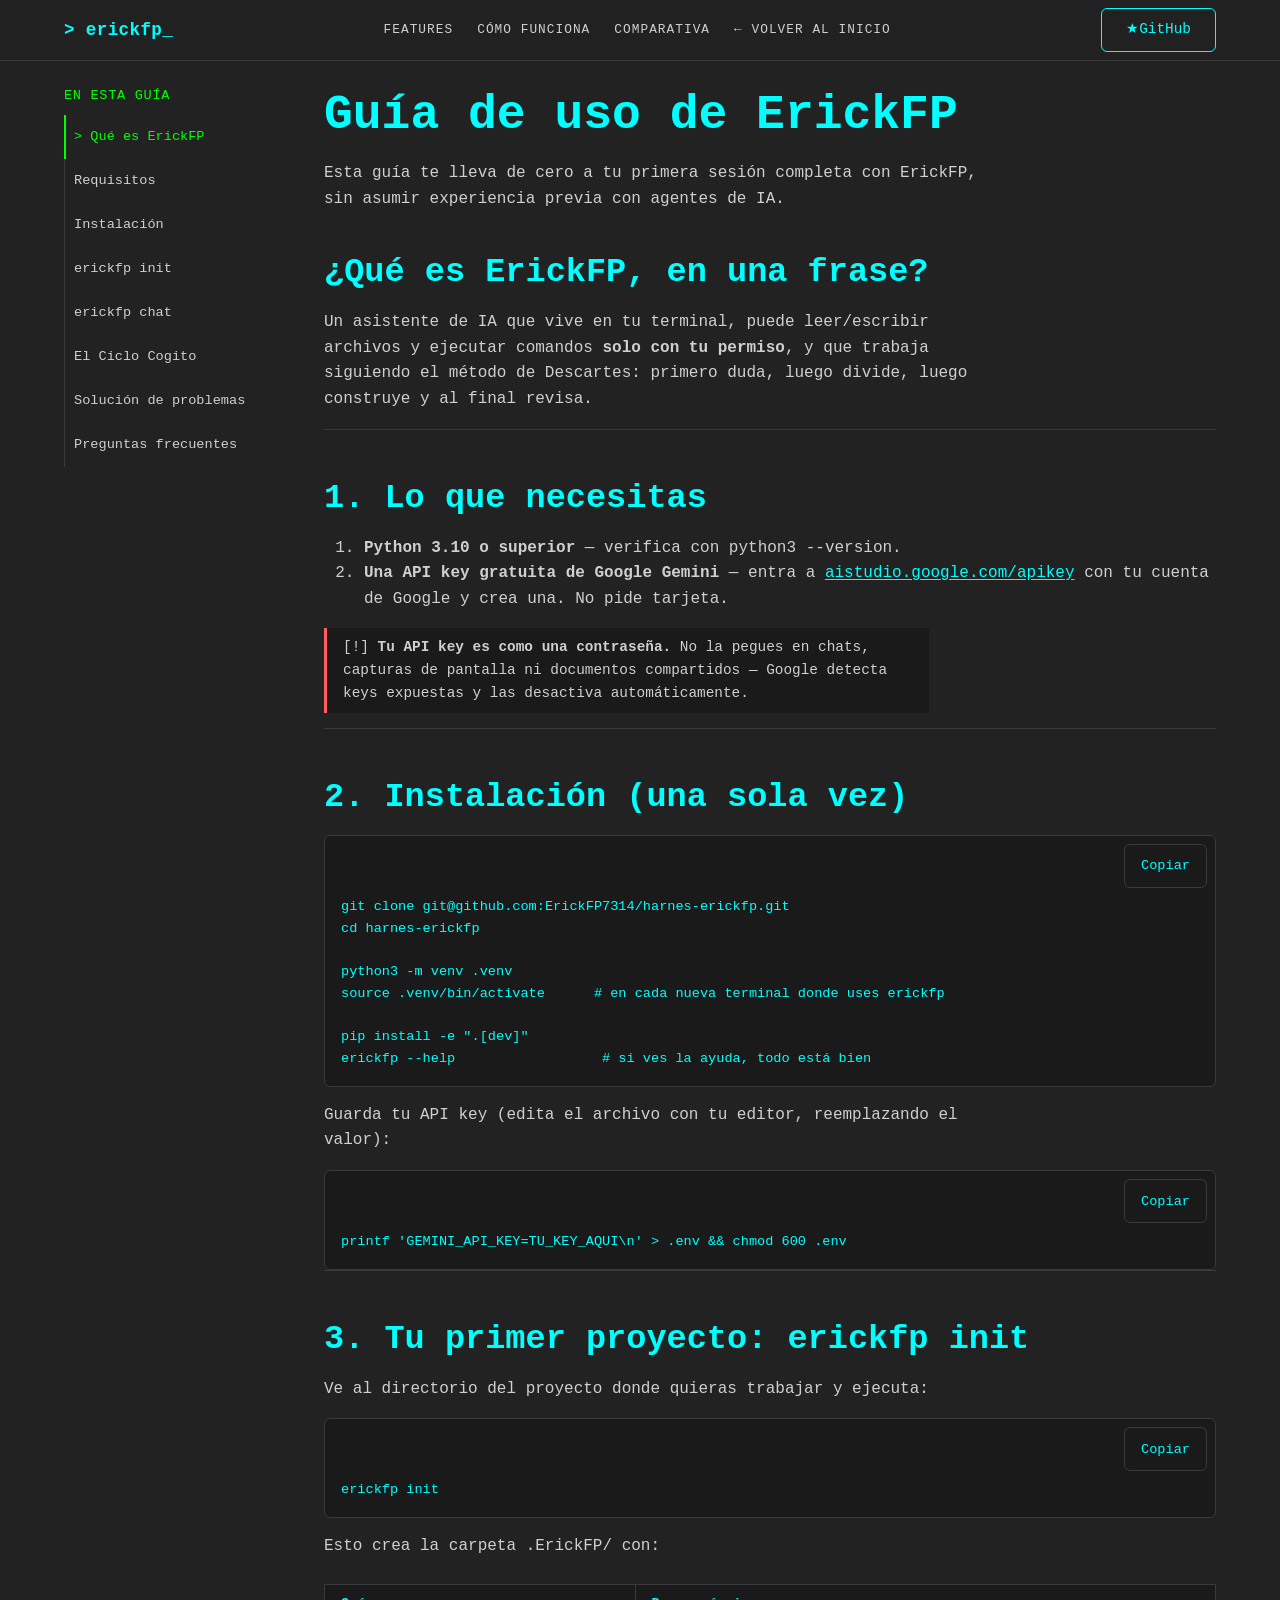
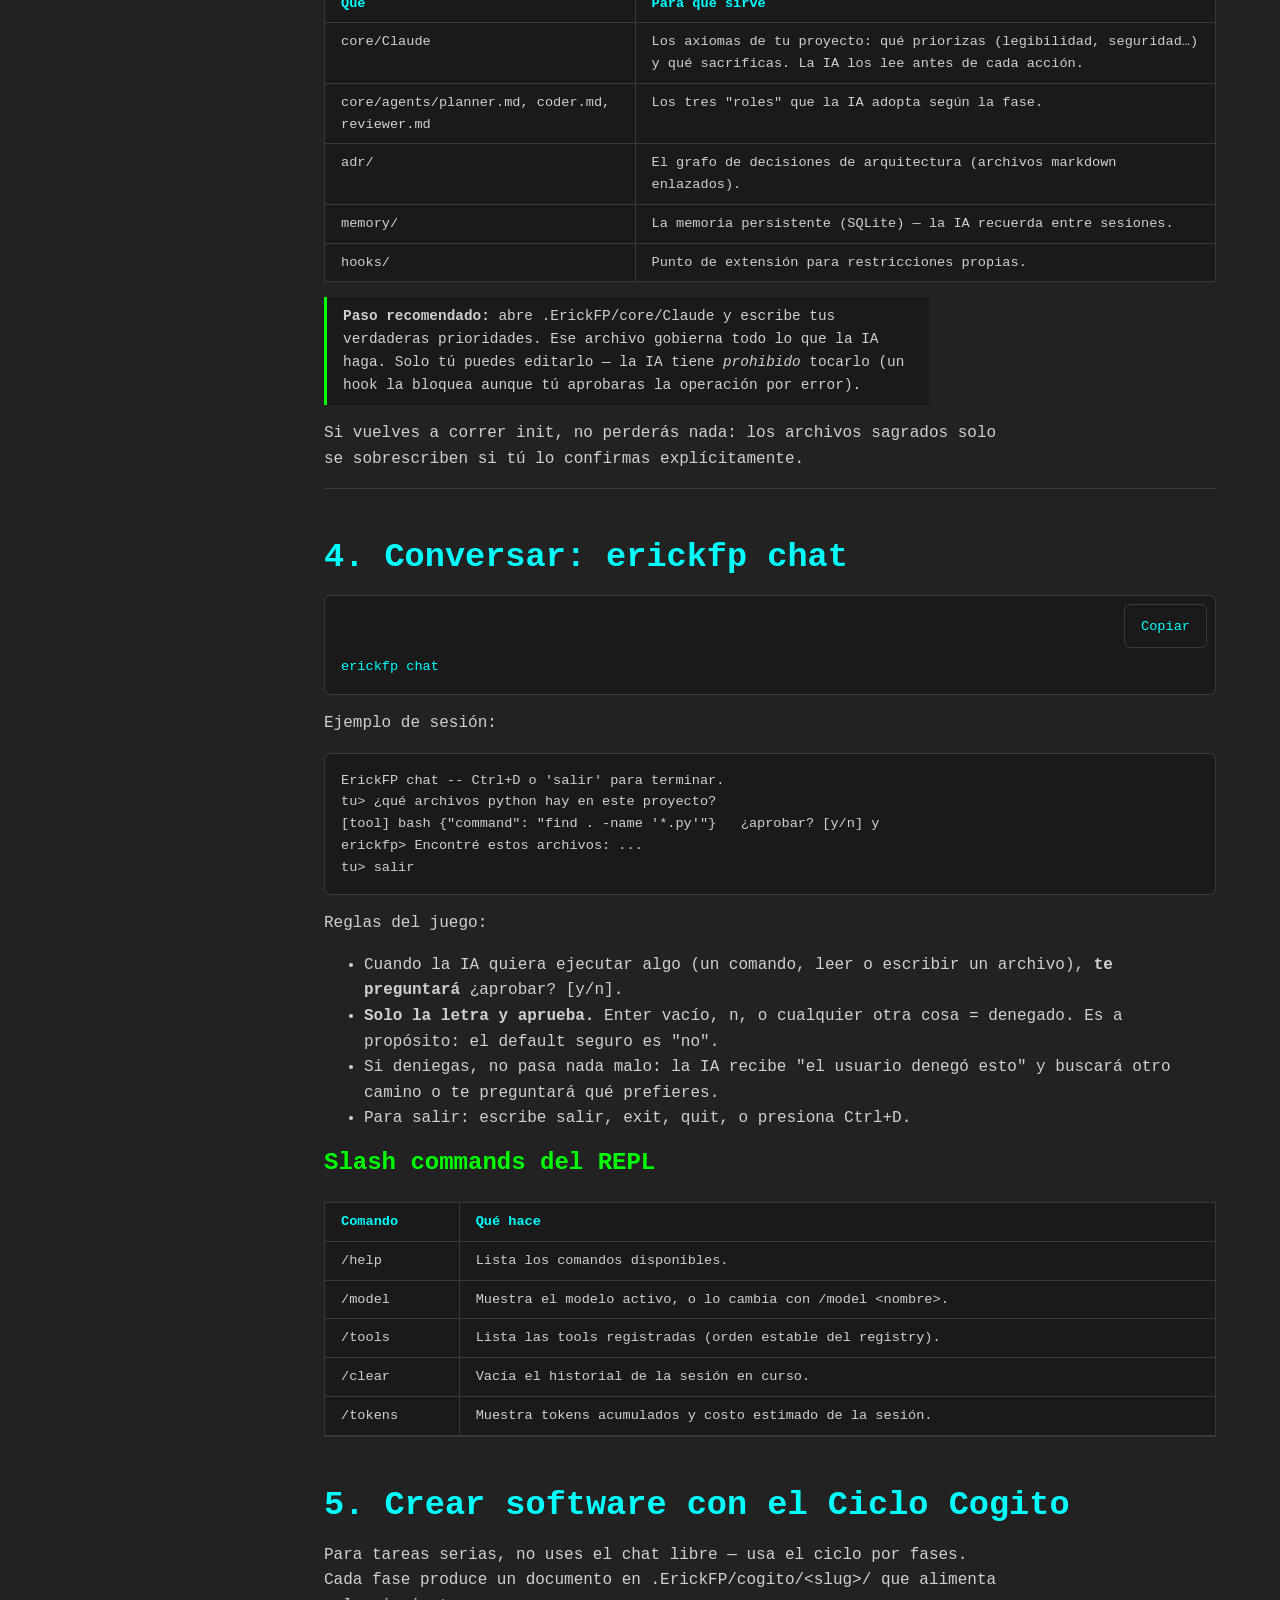
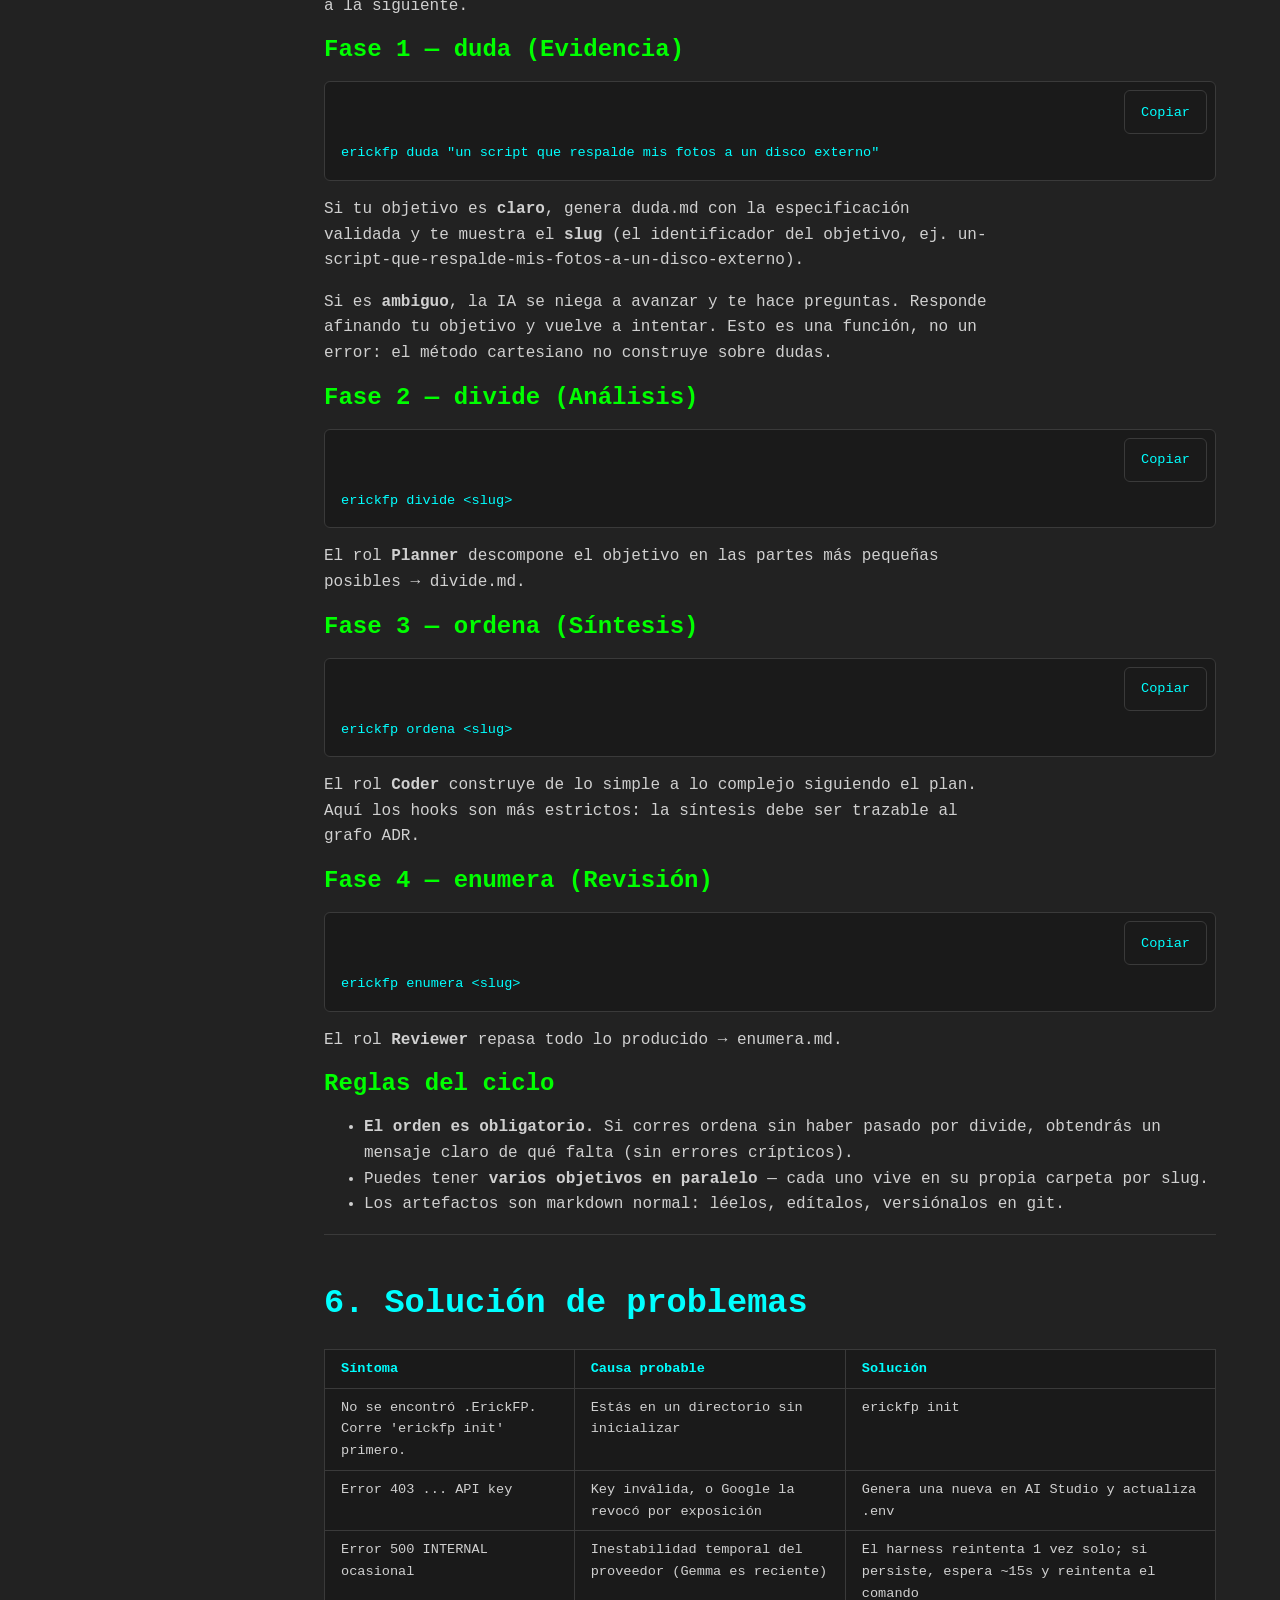
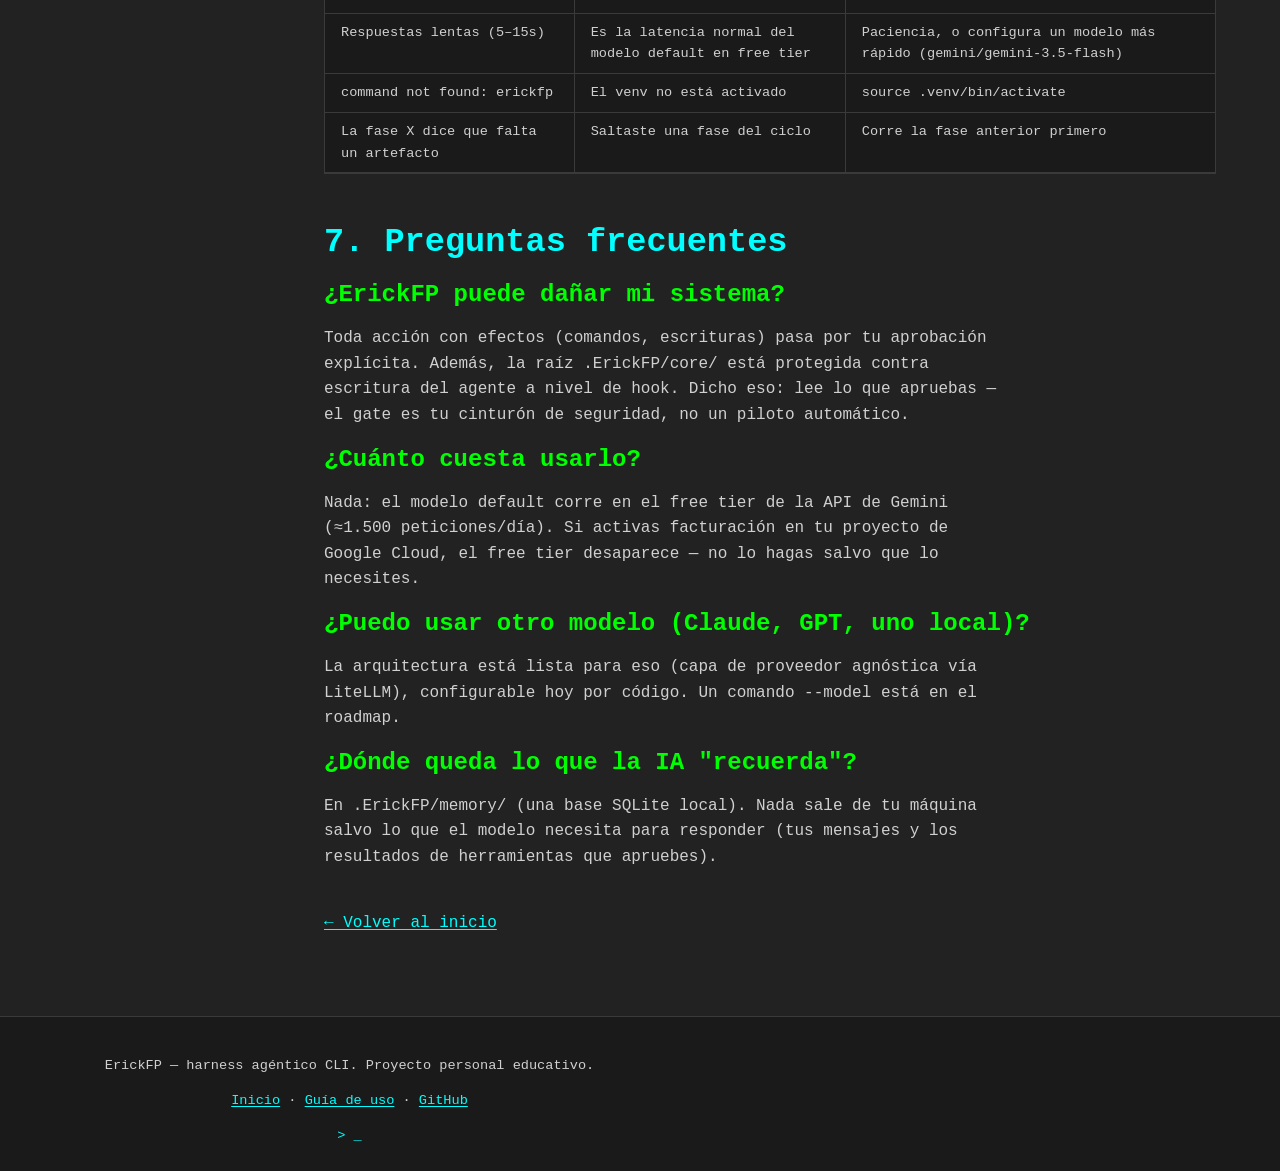
==== WebPage/guia.html @ 9faa2ae4 "landing-webpage: sitio estático de presentación de ErickFP + deploy a GitHub Pages Lotes A-D del cic" ====
<!doctype html>
<html lang="es">
<head>
<meta charset="UTF-8">
<meta name="viewport" content="width=device-width, initial-scale=1">
<title>Guía de uso — ErickFP</title>
<meta name="description" content="Guía de uso de ErickFP: qué es, requisitos, instalación, erickfp init, erickfp chat y el Ciclo Cogito completo (duda, divide, ordena, enumera).">
<link rel="icon" href="assets/img/favicon.svg" type="image/svg+xml">
<link rel="stylesheet" href="assets/css/theme.css">
<link rel="stylesheet" href="assets/css/guia.css">
</head>
<body>
<a class="skip-link" href="#main">Saltar al contenido</a>

<header class="site-header">
  <nav class="nav container" aria-label="Navegación principal">
    <a href="index.html" class="logo"><span aria-hidden="true">&gt; </span>erickfp<span class="cursor-caret">_</span></a>
    <button class="nav-toggle" id="nav-toggle" aria-expanded="false" aria-controls="nav-links" aria-label="Abrir menú">☰</button>
    <ul class="nav-links" id="nav-links">
      <li><a href="index.html#features">Features</a></li>
      <li><a href="index.html#ciclo">Cómo funciona</a></li>
      <li><a href="index.html#comparativa">Comparativa</a></li>
      <li><a href="index.html">← Volver al inicio</a></li>
    </ul>
    <a class="btn btn-github" href="https://github.com/ErickFP7314/harnes-erickfp" target="_blank" rel="noopener noreferrer">
      <span aria-hidden="true">★</span> GitHub
    </a>
  </nav>
</header>

<div class="guia-layout container">
  <aside class="guia-sidebar" aria-label="Secciones de la guía">
    <nav>
      <p class="sidebar-title">En esta guía</p>
      <ul>
        <li><a href="#que-es" data-nav>Qué es ErickFP</a></li>
        <li><a href="#requisitos" data-nav>Requisitos</a></li>
        <li><a href="#instalacion" data-nav>Instalación</a></li>
        <li><a href="#init" data-nav>erickfp init</a></li>
        <li><a href="#chat" data-nav>erickfp chat</a></li>
        <li><a href="#ciclo" data-nav>El Ciclo Cogito</a></li>
        <li><a href="#troubleshooting" data-nav>Solución de problemas</a></li>
        <li><a href="#faq" data-nav>Preguntas frecuentes</a></li>
      </ul>
    </nav>
  </aside>

  <main id="main" class="guia-content">
    <h1>Guía de uso de ErickFP</h1>
    <p>
      Esta guía te lleva de cero a tu primera sesión completa con ErickFP, sin asumir experiencia previa con
      agentes de IA.
    </p>

    <section id="que-es">
      <h2>¿Qué es ErickFP, en una frase?</h2>
      <p>
        Un asistente de IA que vive en tu terminal, puede leer/escribir archivos y ejecutar comandos
        <strong>solo con tu permiso</strong>, y que trabaja siguiendo el método de Descartes: primero duda,
        luego divide, luego construye y al final revisa.
      </p>
    </section>

    <section id="requisitos">
      <h2>1. Lo que necesitas</h2>
      <ol>
        <li><strong>Python 3.10 o superior</strong> — verifica con <code>python3 --version</code>.</li>
        <li>
          <strong>Una API key gratuita de Google Gemini</strong> — entra a
          <a href="https://aistudio.google.com/apikey" target="_blank" rel="noopener noreferrer">aistudio.google.com/apikey</a>
          con tu cuenta de Google y crea una. No pide tarjeta.
        </li>
      </ol>
      <p class="callout callout-warning">
        <span aria-hidden="true">[!]</span> <strong>Tu API key es como una contraseña.</strong> No la pegues en chats, capturas de pantalla ni
        documentos compartidos — Google detecta keys expuestas y las desactiva automáticamente.
      </p>
    </section>

    <section id="instalacion">
      <h2>2. Instalación (una sola vez)</h2>
      <div class="snippet">
        <pre><code>git clone git@github.com:ErickFP7314/harnes-erickfp.git
cd harnes-erickfp

python3 -m venv .venv
source .venv/bin/activate      # en cada nueva terminal donde uses erickfp

pip install -e ".[dev]"
erickfp --help                  # si ves la ayuda, todo está bien</code></pre>
        <button class="copy-btn" aria-label="Copiar comando de instalación completo" data-copy="git clone git@github.com:ErickFP7314/harnes-erickfp.git&#10;cd harnes-erickfp&#10;&#10;python3 -m venv .venv&#10;source .venv/bin/activate&#10;&#10;pip install -e &quot;.[dev]&quot;&#10;erickfp --help">Copiar</button>
      </div>
      <p>Guarda tu API key (edita el archivo con tu editor, reemplazando el valor):</p>
      <div class="snippet">
        <pre><code>printf 'GEMINI_API_KEY=TU_KEY_AQUI\n' &gt; .env &amp;&amp; chmod 600 .env</code></pre>
        <button class="copy-btn" aria-label="Copiar comando para guardar la API key" data-copy="printf 'GEMINI_API_KEY=TU_KEY_AQUI\n' > .env && chmod 600 .env">Copiar</button>
      </div>
    </section>

    <section id="init">
      <h2>3. Tu primer proyecto: <code>erickfp init</code></h2>
      <p>Ve al directorio del proyecto donde quieras trabajar y ejecuta:</p>
      <div class="snippet">
        <pre><code>erickfp init</code></pre>
        <button class="copy-btn" aria-label="Copiar comando erickfp init" data-copy="erickfp init">Copiar</button>
      </div>
      <p>Esto crea la carpeta <code>.ErickFP/</code> con:</p>
      <div class="table-wrapper">
        <table>
          <thead>
            <tr><th scope="col">Qué</th><th scope="col">Para qué sirve</th></tr>
          </thead>
          <tbody>
            <tr>
              <td><code>core/Claude</code></td>
              <td>Los axiomas de tu proyecto: qué priorizas (legibilidad, seguridad…) y qué sacrificas. La IA los lee antes de cada acción.</td>
            </tr>
            <tr>
              <td><code>core/agents/planner.md</code>, <code>coder.md</code>, <code>reviewer.md</code></td>
              <td>Los tres "roles" que la IA adopta según la fase.</td>
            </tr>
            <tr>
              <td><code>adr/</code></td>
              <td>El grafo de decisiones de arquitectura (archivos markdown enlazados).</td>
            </tr>
            <tr>
              <td><code>memory/</code></td>
              <td>La memoria persistente (SQLite) — la IA recuerda entre sesiones.</td>
            </tr>
            <tr>
              <td><code>hooks/</code></td>
              <td>Punto de extensión para restricciones propias.</td>
            </tr>
          </tbody>
        </table>
      </div>
      <p class="callout">
        <strong>Paso recomendado:</strong> abre <code>.ErickFP/core/Claude</code> y escribe tus verdaderas
        prioridades. Ese archivo gobierna todo lo que la IA haga. Solo tú puedes editarlo — la IA tiene
        <em>prohibido</em> tocarlo (un hook la bloquea aunque tú aprobaras la operación por error).
      </p>
      <p>Si vuelves a correr <code>init</code>, no perderás nada: los archivos sagrados solo se sobrescriben si tú lo confirmas explícitamente.</p>
    </section>

    <section id="chat">
      <h2>4. Conversar: <code>erickfp chat</code></h2>
      <div class="snippet">
        <pre><code>erickfp chat</code></pre>
        <button class="copy-btn" aria-label="Copiar comando erickfp chat" data-copy="erickfp chat">Copiar</button>
      </div>
      <p>Ejemplo de sesión:</p>
      <pre class="transcript">ErickFP chat -- Ctrl+D o 'salir' para terminar.
tu&gt; ¿qué archivos python hay en este proyecto?
[tool] bash {"command": "find . -name '*.py'"}   ¿aprobar? [y/n] y
erickfp&gt; Encontré estos archivos: ...
tu&gt; salir</pre>
      <p>Reglas del juego:</p>
      <ul>
        <li>Cuando la IA quiera ejecutar algo (un comando, leer o escribir un archivo), <strong>te preguntará</strong> <code>¿aprobar? [y/n]</code>.</li>
        <li><strong>Solo la letra <code>y</code> aprueba.</strong> Enter vacío, <code>n</code>, o cualquier otra cosa = denegado. Es a propósito: el default seguro es "no".</li>
        <li>Si deniegas, no pasa nada malo: la IA recibe "el usuario denegó esto" y buscará otro camino o te preguntará qué prefieres.</li>
        <li>Para salir: escribe <code>salir</code>, <code>exit</code>, <code>quit</code>, o presiona <code>Ctrl+D</code>.</li>
      </ul>

      <h3>Slash commands del REPL</h3>
      <div class="table-wrapper">
        <table>
          <thead>
            <tr><th scope="col">Comando</th><th scope="col">Qué hace</th></tr>
          </thead>
          <tbody>
            <tr><td><code>/help</code></td><td>Lista los comandos disponibles.</td></tr>
            <tr><td><code>/model</code></td><td>Muestra el modelo activo, o lo cambia con <code>/model &lt;nombre&gt;</code>.</td></tr>
            <tr><td><code>/tools</code></td><td>Lista las tools registradas (orden estable del registry).</td></tr>
            <tr><td><code>/clear</code></td><td>Vacía el historial de la sesión en curso.</td></tr>
            <tr><td><code>/tokens</code></td><td>Muestra tokens acumulados y costo estimado de la sesión.</td></tr>
          </tbody>
        </table>
      </div>
    </section>

    <section id="ciclo">
      <h2>5. Crear software con el Ciclo Cogito</h2>
      <p>
        Para tareas serias, no uses el chat libre — usa el ciclo por fases. Cada fase produce un documento en
        <code>.ErickFP/cogito/&lt;slug&gt;/</code> que alimenta a la siguiente.
      </p>

      <h3>Fase 1 — <code>duda</code> (Evidencia)</h3>
      <div class="snippet">
        <pre><code>erickfp duda "un script que respalde mis fotos a un disco externo"</code></pre>
        <button class="copy-btn" aria-label="Copiar comando de ejemplo de erickfp duda" data-copy='erickfp duda "un script que respalde mis fotos a un disco externo"'>Copiar</button>
      </div>
      <p>
        Si tu objetivo es <strong>claro</strong>, genera <code>duda.md</code> con la especificación validada y
        te muestra el <strong>slug</strong> (el identificador del objetivo, ej.
        <code>un-script-que-respalde-mis-fotos-a-un-disco-externo</code>).
      </p>
      <p>
        Si es <strong>ambiguo</strong>, la IA se niega a avanzar y te hace preguntas. Responde afinando tu
        objetivo y vuelve a intentar. Esto es una función, no un error: el método cartesiano no construye sobre
        dudas.
      </p>

      <h3>Fase 2 — <code>divide</code> (Análisis)</h3>
      <div class="snippet">
        <pre><code>erickfp divide &lt;slug&gt;</code></pre>
        <button class="copy-btn" aria-label="Copiar comando erickfp divide" data-copy="erickfp divide <slug>">Copiar</button>
      </div>
      <p>El rol <strong>Planner</strong> descompone el objetivo en las partes más pequeñas posibles → <code>divide.md</code>.</p>

      <h3>Fase 3 — <code>ordena</code> (Síntesis)</h3>
      <div class="snippet">
        <pre><code>erickfp ordena &lt;slug&gt;</code></pre>
        <button class="copy-btn" aria-label="Copiar comando erickfp ordena" data-copy="erickfp ordena <slug>">Copiar</button>
      </div>
      <p>El rol <strong>Coder</strong> construye de lo simple a lo complejo siguiendo el plan. Aquí los hooks son más estrictos: la síntesis debe ser trazable al grafo ADR.</p>

      <h3>Fase 4 — <code>enumera</code> (Revisión)</h3>
      <div class="snippet">
        <pre><code>erickfp enumera &lt;slug&gt;</code></pre>
        <button class="copy-btn" aria-label="Copiar comando erickfp enumera" data-copy="erickfp enumera <slug>">Copiar</button>
      </div>
      <p>El rol <strong>Reviewer</strong> repasa todo lo producido → <code>enumera.md</code>.</p>

      <h3>Reglas del ciclo</h3>
      <ul>
        <li><strong>El orden es obligatorio.</strong> Si corres <code>ordena</code> sin haber pasado por <code>divide</code>, obtendrás un mensaje claro de qué falta (sin errores crípticos).</li>
        <li>Puedes tener <strong>varios objetivos en paralelo</strong> — cada uno vive en su propia carpeta por slug.</li>
        <li>Los artefactos son markdown normal: léelos, edítalos, versiónalos en git.</li>
      </ul>
    </section>

    <section id="troubleshooting">
      <h2>6. Solución de problemas</h2>
      <div class="table-wrapper">
        <table>
          <thead>
            <tr><th scope="col">Síntoma</th><th scope="col">Causa probable</th><th scope="col">Solución</th></tr>
          </thead>
          <tbody>
            <tr>
              <td><code>No se encontró .ErickFP. Corre 'erickfp init' primero.</code></td>
              <td>Estás en un directorio sin inicializar</td>
              <td><code>erickfp init</code></td>
            </tr>
            <tr>
              <td>Error <code>403 ... API key</code></td>
              <td>Key inválida, o Google la revocó por exposición</td>
              <td>Genera una nueva en AI Studio y actualiza <code>.env</code></td>
            </tr>
            <tr>
              <td>Error <code>500 INTERNAL</code> ocasional</td>
              <td>Inestabilidad temporal del proveedor (Gemma es reciente)</td>
              <td>El harness reintenta 1 vez solo; si persiste, espera ~15s y reintenta el comando</td>
            </tr>
            <tr>
              <td>Respuestas lentas (5–15s)</td>
              <td>Es la latencia normal del modelo default en free tier</td>
              <td>Paciencia, o configura un modelo más rápido (<code>gemini/gemini-3.5-flash</code>)</td>
            </tr>
            <tr>
              <td><code>command not found: erickfp</code></td>
              <td>El venv no está activado</td>
              <td><code>source .venv/bin/activate</code></td>
            </tr>
            <tr>
              <td>La fase X dice que falta un artefacto</td>
              <td>Saltaste una fase del ciclo</td>
              <td>Corre la fase anterior primero</td>
            </tr>
          </tbody>
        </table>
      </div>
    </section>

    <section id="faq">
      <h2>7. Preguntas frecuentes</h2>
      <h3>¿ErickFP puede dañar mi sistema?</h3>
      <p>
        Toda acción con efectos (comandos, escrituras) pasa por tu aprobación explícita. Además, la raíz
        <code>.ErickFP/core/</code> está protegida contra escritura del agente a nivel de hook. Dicho eso: lee
        lo que apruebas — el gate es tu cinturón de seguridad, no un piloto automático.
      </p>
      <h3>¿Cuánto cuesta usarlo?</h3>
      <p>
        Nada: el modelo default corre en el free tier de la API de Gemini (≈1.500 peticiones/día). Si activas
        facturación en tu proyecto de Google Cloud, el free tier desaparece — no lo hagas salvo que lo
        necesites.
      </p>
      <h3>¿Puedo usar otro modelo (Claude, GPT, uno local)?</h3>
      <p>
        La arquitectura está lista para eso (capa de proveedor agnóstica vía LiteLLM), configurable hoy por
        código. Un comando <code>--model</code> está en el roadmap.
      </p>
      <h3>¿Dónde queda lo que la IA "recuerda"?</h3>
      <p>
        En <code>.ErickFP/memory/</code> (una base SQLite local). Nada sale de tu máquina salvo lo que el
        modelo necesita para responder (tus mensajes y los resultados de herramientas que apruebes).
      </p>
    </section>

    <p class="back-home"><a href="index.html">← Volver al inicio</a></p>
  </main>
</div>

<footer class="site-footer">
  <div class="container footer-inner">
    <p>ErickFP — harness agéntico CLI. Proyecto personal educativo.</p>
    <p class="footer-links">
      <a href="index.html">Inicio</a> ·
      <a href="guia.html">Guía de uso</a> ·
      <a href="https://github.com/ErickFP7314/harnes-erickfp" target="_blank" rel="noopener noreferrer">GitHub</a>
    </p>
    <p class="footer-prompt" aria-hidden="true">&gt; <span class="cursor-caret">_</span></p>
  </div>
</footer>

<script src="assets/js/main.js"></script>
</body>
</html>
---- WebPage/assets/css/theme.css ----
/*
 * theme.css -- tokens de tema compartidos por todo WebPage/.
 * Fuente de verdad: src/erickfp/ui/theme.py (CYAN #00FFFF, GREEN #00FF00,
 * BG #222222) + rampas observadas en src/erickfp/ui/_portada_asset.py.
 * Spec: web-theme-terminal (paleta exacta, tipografia monospace, neon solo
 * en acentos, responsive, accesibilidad basica).
 *
 * Regla de integracion (design D6): cualquier CSS que entre despues (Stitch/
 * Magic/ui-ux-pro-max) DEBE normalizarse contra estos tokens -- ningun color
 * de acento ad-hoc fuera de esta paleta.
 */

:root {
  /* --- Paleta primaria (theme.py) --- */
  --color-cyan: #00ffff;
  --color-green: #00ff00;
  --color-bg: #222222;
  --color-white: #ffffff;

  /* --- Rampa cyan (claro -> oscuro relativo al primario) --- */
  --cyan-100: #b3ffff;
  --cyan-200: #99ffff;
  --cyan-300: #80ffff;
  --cyan-400: #66ffff;
  --cyan-500: #4dffff;
  --cyan-600: #33ffff;
  --cyan-700: #1affff;
  --cyan-800: #00e6e6;

  /* --- Rampa verde --- */
  --green-100: #99ff99;
  --green-200: #80ff80;
  --green-300: #66ff66;
  --green-400: #4dff4d;
  --green-800: #00e600;

  /* --- Superficies y texto --- */
  --bg-base: var(--color-bg);
  --bg-elevated: #2a2a2a;
  --bg-inset: #1a1a1a;
  --text-base: #d0d0d0;
  --text-muted: #8f8f8f;
  --border-subtle: #3a3a3a;

  /* --- Acentos semanticos (siempre desde la paleta) --- */
  --accent-primary: var(--color-cyan);
  --accent-secondary: var(--color-green);
  --accent-danger: #ff5f5f;

  /*
   * --- Tipografia: monospace con fallbacks del sistema (C3: decision de
   * font-stack diferida del design -- CERO CDNs/@import de Google Fonts a
   * proposito, el sitio debe funcionar abriendo el .html con file:// sin
   * red. Si "JetBrains Mono" no esta instalada localmente, cae en el
   * siguiente monospace del sistema sin romper la estetica. ---
   */
  --font-mono:
    "JetBrains Mono", ui-monospace, "Cascadia Code", "Fira Code", Menlo,
    Consolas, monospace;

  /* --- Espaciado y layout --- */
  --space-1: 0.25rem;
  --space-2: 0.5rem;
  --space-3: 1rem;
  --space-4: 1.5rem;
  --space-5: 2.5rem;
  --space-6: 4rem;
  --max-width: 1200px;
  --radius: 6px;

  /* --- Escala de z-index (C3: unica fuente, nada ad-hoc por encima) ---
   * 50 = nav sticky. 100 = skip-link, intencionalmente por encima del nav
   * porque debe cubrirlo al recibir foco (accesibilidad de teclado). */
  --z-nav: 50;
  --z-skip-link: 100;

  /* --- Sombras/glow neon (C3: solo hover, headings hero y elementos
   * pequenos -- nunca en parrafos largos, spec web-theme-terminal). --- */
  --glow-cyan: 0 0 10px rgba(0, 255, 255, 0.45);
  --glow-green: 0 0 10px rgba(0, 255, 0, 0.4);
}

*,
*::before,
*::after {
  box-sizing: border-box;
}

html {
  scroll-behavior: smooth;
  -webkit-text-size-adjust: 100%;
}

@media (prefers-reduced-motion: reduce) {
  html {
    scroll-behavior: auto;
  }
  *,
  *::before,
  *::after {
    animation-duration: 0.01ms !important;
    animation-iteration-count: 1 !important;
    transition-duration: 0.01ms !important;
    scroll-behavior: auto !important;
  }
}

body {
  margin: 0;
  background-color: var(--bg-base);
  color: var(--text-base);
  font-family: var(--font-mono);
  font-size: 16px;
  line-height: 1.6;
  overflow-x: hidden;
}

h1,
h2,
h3,
h4 {
  font-family: var(--font-mono);
  color: var(--accent-primary);
  line-height: 1.25;
  margin: 0 0 var(--space-3);
}

h1 {
  font-size: clamp(1.75rem, 4vw, 3rem);
}

h2 {
  font-size: clamp(1.4rem, 3vw, 2.1rem);
}

h3 {
  font-size: clamp(1.1rem, 2vw, 1.5rem);
  color: var(--accent-secondary);
}

p {
  color: var(--text-base);
  max-width: 70ch;
}

a {
  color: var(--accent-primary);
  text-decoration: underline;
  text-underline-offset: 2px;
}

a:hover {
  color: var(--cyan-200);
}

code,
pre,
kbd,
samp {
  font-family: var(--font-mono);
}

button {
  font-family: var(--font-mono);
  cursor: pointer;
}

/* Foco visible en todo elemento interactivo (accesibilidad, web-theme-terminal) */
a:focus-visible,
button:focus-visible,
input:focus-visible,
[tabindex]:focus-visible {
  outline: 2px solid var(--accent-secondary);
  outline-offset: 2px;
}

.container {
  max-width: var(--max-width);
  margin: 0 auto;
  padding: 0 var(--space-4);
}

.visually-hidden {
  position: absolute;
  width: 1px;
  height: 1px;
  padding: 0;
  margin: -1px;
  overflow: hidden;
  clip: rect(0, 0, 0, 0);
  white-space: nowrap;
  border: 0;
}

.skip-link {
  position: absolute;
  left: -999px;
  top: 0;
  background: var(--bg-inset);
  color: var(--accent-secondary);
  padding: var(--space-2) var(--space-3);
  z-index: var(--z-skip-link);
  border: 1px solid var(--accent-secondary);
}

.skip-link:focus {
  left: var(--space-2);
  top: var(--space-2);
}

/* --- Botones de copiado reutilizados en landing y guia --- */
.copy-btn {
  display: inline-flex;
  align-items: center;
  justify-content: center;
  min-height: 44px;
  min-width: 44px;
  background: var(--bg-inset);
  border: 1px solid var(--border-subtle);
  color: var(--accent-primary);
  border-radius: var(--radius);
  padding: var(--space-2) var(--space-3);
  font-size: 0.85rem;
  cursor: pointer;
  transition: border-color 0.2s ease, color 0.2s ease, box-shadow 0.2s ease;
}

.copy-btn:hover,
.copy-btn:focus-visible {
  border-color: var(--accent-primary);
  box-shadow: var(--glow-cyan);
}

.copy-btn[data-copied="true"] {
  color: var(--accent-secondary);
  border-color: var(--accent-secondary);
  box-shadow: var(--glow-green);
}

/* --- Reveal-on-scroll (main.js agrega/observa .reveal / .visible) --- */
.reveal {
  opacity: 0;
  transform: translateY(12px);
  transition: opacity 0.5s ease, transform 0.5s ease;
}

.reveal.visible {
  opacity: 1;
  transform: translateY(0);
}

@media (prefers-reduced-motion: reduce) {
  .reveal {
    opacity: 1;
    transform: none;
    transition: none;
  }
}

/* =====================================================================
 * Componentes compartidos entre index.html y guia.html: nav sticky,
 * botones, snippets copiables, tablas base, callouts. landing.css/
 * guia.css solo agregan layout especifico de cada pagina (D1).
 * ===================================================================== */

/* ---------- Nav sticky ---------- */
.site-header {
  position: sticky;
  top: 0;
  z-index: var(--z-nav);
  background: rgba(34, 34, 34, 0.92);
  backdrop-filter: blur(6px);
  border-bottom: 1px solid var(--border-subtle);
}

.nav {
  display: flex;
  align-items: center;
  justify-content: space-between;
  gap: var(--space-3);
  padding: var(--space-2) var(--space-4);
}

.logo {
  color: var(--accent-primary);
  font-weight: bold;
  text-decoration: none;
  font-size: 1.1rem;
  letter-spacing: 0.02em;
  transition: text-shadow 0.2s ease;
}

.logo:hover,
.logo:focus-visible {
  text-shadow: var(--glow-cyan);
}

.cursor-caret {
  animation: blink-caret 1.1s steps(2) infinite;
}

@keyframes blink-caret {
  50% {
    opacity: 0;
  }
}

.nav-links {
  list-style: none;
  display: flex;
  gap: var(--space-4);
  margin: 0;
  padding: 0;
}

.nav-links a {
  color: var(--text-base);
  text-decoration: none;
  font-size: 0.8rem;
  text-transform: uppercase;
  letter-spacing: 0.08em;
  white-space: nowrap;
  display: inline-flex;
  align-items: center;
  min-height: 44px;
  transition: color 0.2s ease;
}

.nav-links a:hover,
.nav-links a[data-active="true"] {
  color: var(--accent-secondary);
}

.nav-toggle {
  display: none;
  background: none;
  border: 1px solid var(--border-subtle);
  color: var(--accent-primary);
  border-radius: var(--radius);
  padding: var(--space-1) var(--space-2);
  min-width: 44px;
  min-height: 44px;
  transition: border-color 0.2s ease, color 0.2s ease;
}

.nav-toggle:hover {
  border-color: var(--accent-primary);
}

/* ---------- Botones ---------- */
.btn {
  display: inline-flex;
  align-items: center;
  justify-content: center;
  min-height: 44px;
  border: 1px solid var(--accent-primary);
  color: var(--accent-primary);
  padding: var(--space-2) var(--space-4);
  border-radius: var(--radius);
  text-decoration: none;
  font-size: 0.9rem;
  cursor: pointer;
  transition:
    background-color 0.2s ease,
    color 0.2s ease,
    border-color 0.2s ease,
    box-shadow 0.2s ease;
  background: transparent;
}

.btn:hover,
.btn:focus-visible {
  background: var(--accent-primary);
  color: var(--bg-base);
  box-shadow: var(--glow-cyan);
}

/* Primario (pista Stitch C1): fondo cyan solido, texto oscuro, uppercase */
.btn-primary {
  background: var(--accent-primary);
  border-color: var(--accent-primary);
  color: var(--bg-base);
  text-transform: uppercase;
  letter-spacing: 0.04em;
  font-weight: bold;
}

.btn-primary:hover,
.btn-primary:focus-visible {
  background: var(--cyan-200);
  border-color: var(--cyan-200);
  color: var(--bg-base);
  box-shadow: var(--glow-cyan);
}

/* Secundario (pista Stitch C1): borde verde, texto verde, fondo transparente */
.btn-secondary {
  border-color: var(--accent-secondary);
  color: var(--accent-secondary);
  background: transparent;
}

.btn-secondary:hover,
.btn-secondary:focus-visible {
  background: var(--accent-secondary);
  color: var(--bg-base);
  box-shadow: var(--glow-green);
}

.btn-github {
  white-space: nowrap;
}

/* ---------- Snippets copiables ---------- */
.snippet {
  position: relative;
  background: var(--bg-inset);
  border: 1px solid var(--border-subtle);
  border-radius: var(--radius);
  /* padding-top ampliado (C3, regla de touch target >=44px): reserva
   * espacio para que .copy-btn no tape la primera linea de codigo. */
  padding: 3.75rem var(--space-3) var(--space-3);
  overflow-x: auto;
}

.snippet pre {
  margin: 0;
  color: var(--accent-primary);
  font-size: 0.85rem;
  white-space: pre;
}

.snippet .copy-btn {
  position: absolute;
  top: var(--space-2);
  right: var(--space-2);
}

/* ---------- Tablas base ---------- */
.table-wrapper {
  overflow-x: auto;
  margin-top: var(--space-4);
  /* D5 (gate de calidad): fondo propio bg-inset en vez de heredar el fondo
   * de la seccion contenedora (.section-alt = bg-elevated #2A2A2A). Sin
   * esto, ".comparison-table .no" (text-muted #8F8F8F) sobre bg-elevated
   * medía 4.44:1 -- por debajo del minimo WCAG 4.5:1. Sobre bg-inset
   * (#1A1A1A) el mismo texto muted sube a ~5.38:1. */
  background: var(--bg-inset);
}

.table-wrapper table {
  width: 100%;
  border-collapse: collapse;
  min-width: 480px;
}

.table-wrapper th,
.table-wrapper td {
  border: 1px solid var(--border-subtle);
  padding: var(--space-2) var(--space-3);
  text-align: left;
  font-size: 0.85rem;
  vertical-align: top;
}

.table-wrapper thead th {
  color: var(--accent-primary);
  background: var(--bg-inset);
}

/* ---------- Callouts ---------- */
.callout {
  background: var(--bg-inset);
  border-left: 3px solid var(--accent-secondary);
  padding: var(--space-2) var(--space-3);
  font-size: 0.9rem;
}

.callout-warning {
  border-left-color: var(--accent-danger);
}

/* ---------- Footer ---------- */
.site-footer {
  background: var(--bg-inset);
  border-top: 1px solid var(--border-subtle);
  padding: var(--space-4) 0;
}

.footer-inner {
  text-align: center;
  font-size: 0.85rem;
  color: var(--text-muted);
}

.footer-disclaimer {
  font-size: 0.75rem;
}

.footer-links a {
  color: var(--accent-primary);
}

.footer-prompt {
  margin: var(--space-2) 0 0;
  color: var(--accent-primary);
  font-size: 0.85rem;
}

/* ---------- Responsive nav (mobile) ---------- */
@media (max-width: 640px) {
  .nav-links {
    position: absolute;
    top: 100%;
    left: 0;
    right: 0;
    background: var(--bg-base);
    border-bottom: 1px solid var(--border-subtle);
    flex-direction: column;
    padding: var(--space-3) var(--space-4);
    display: none;
  }

  .nav-links[data-open="true"] {
    display: flex;
  }

  .nav-toggle {
    display: inline-block;
  }

  .btn-github span {
    display: none;
  }
}
---- WebPage/assets/css/guia.css ----
/*
 * guia.css -- layout de guia.html: sidebar de anclas + contenido.
 * Componentes compartidos (nav, botones, snippets, tablas, footer) viven
 * en theme.css. Spec: web-guia Requirement 'Sidebar de navegación'.
 */

.guia-layout {
  display: grid;
  grid-template-columns: 220px minmax(0, 1fr);
  gap: var(--space-5);
  padding-top: var(--space-4);
  align-items: start;
}

.guia-sidebar {
  position: sticky;
  top: calc(var(--space-4) + 56px);
  align-self: start;
}

.sidebar-title {
  color: var(--accent-secondary);
  font-size: 0.85rem;
  text-transform: uppercase;
  letter-spacing: 0.05em;
  margin: 0 0 var(--space-2);
}

.guia-sidebar ul {
  list-style: none;
  margin: 0;
  padding: 0;
  border-left: 1px solid var(--border-subtle);
}

.guia-sidebar li a {
  display: flex;
  align-items: center;
  min-height: 44px;
  color: var(--text-base);
  text-decoration: none;
  font-size: 0.85rem;
  padding: var(--space-2);
  border-left: 2px solid transparent;
  margin-left: -1px;
  transition: color 0.2s ease, border-color 0.2s ease;
}

.guia-sidebar li a:hover,
.guia-sidebar li a[data-active="true"] {
  color: var(--accent-secondary);
  border-left-color: var(--accent-secondary);
}

.guia-content {
  padding-bottom: var(--space-6);
  min-width: 0;
}

.guia-content section {
  padding-top: var(--space-4);
  margin-bottom: var(--space-4);
  border-bottom: 1px solid var(--border-subtle);
}

.guia-content section:last-of-type {
  border-bottom: none;
}

.transcript {
  background: var(--bg-inset);
  border: 1px solid var(--border-subtle);
  border-radius: var(--radius);
  padding: var(--space-3);
  color: var(--text-base);
  font-size: 0.85rem;
  overflow-x: auto;
  white-space: pre;
}

.back-home {
  margin-top: var(--space-5);
}

/* ============ RESPONSIVE (mobile: sidebar deja de ser fija, se apila
   arriba del contenido -- sigue siendo accesible, spec web-guia
   'Sidebar en mobile' + design D5) ============ */
@media (max-width: 860px) {
  .guia-layout {
    grid-template-columns: 1fr;
  }

  .guia-sidebar {
    position: static;
    border-bottom: 1px solid var(--border-subtle);
    padding-bottom: var(--space-3);
    margin-bottom: var(--space-3);
  }

  .guia-sidebar ul {
    display: flex;
    flex-wrap: wrap;
    gap: var(--space-1);
    border-left: none;
  }

  .guia-sidebar li a {
    border: 1px solid var(--border-subtle);
    border-radius: var(--radius);
    margin-left: 0;
  }
}
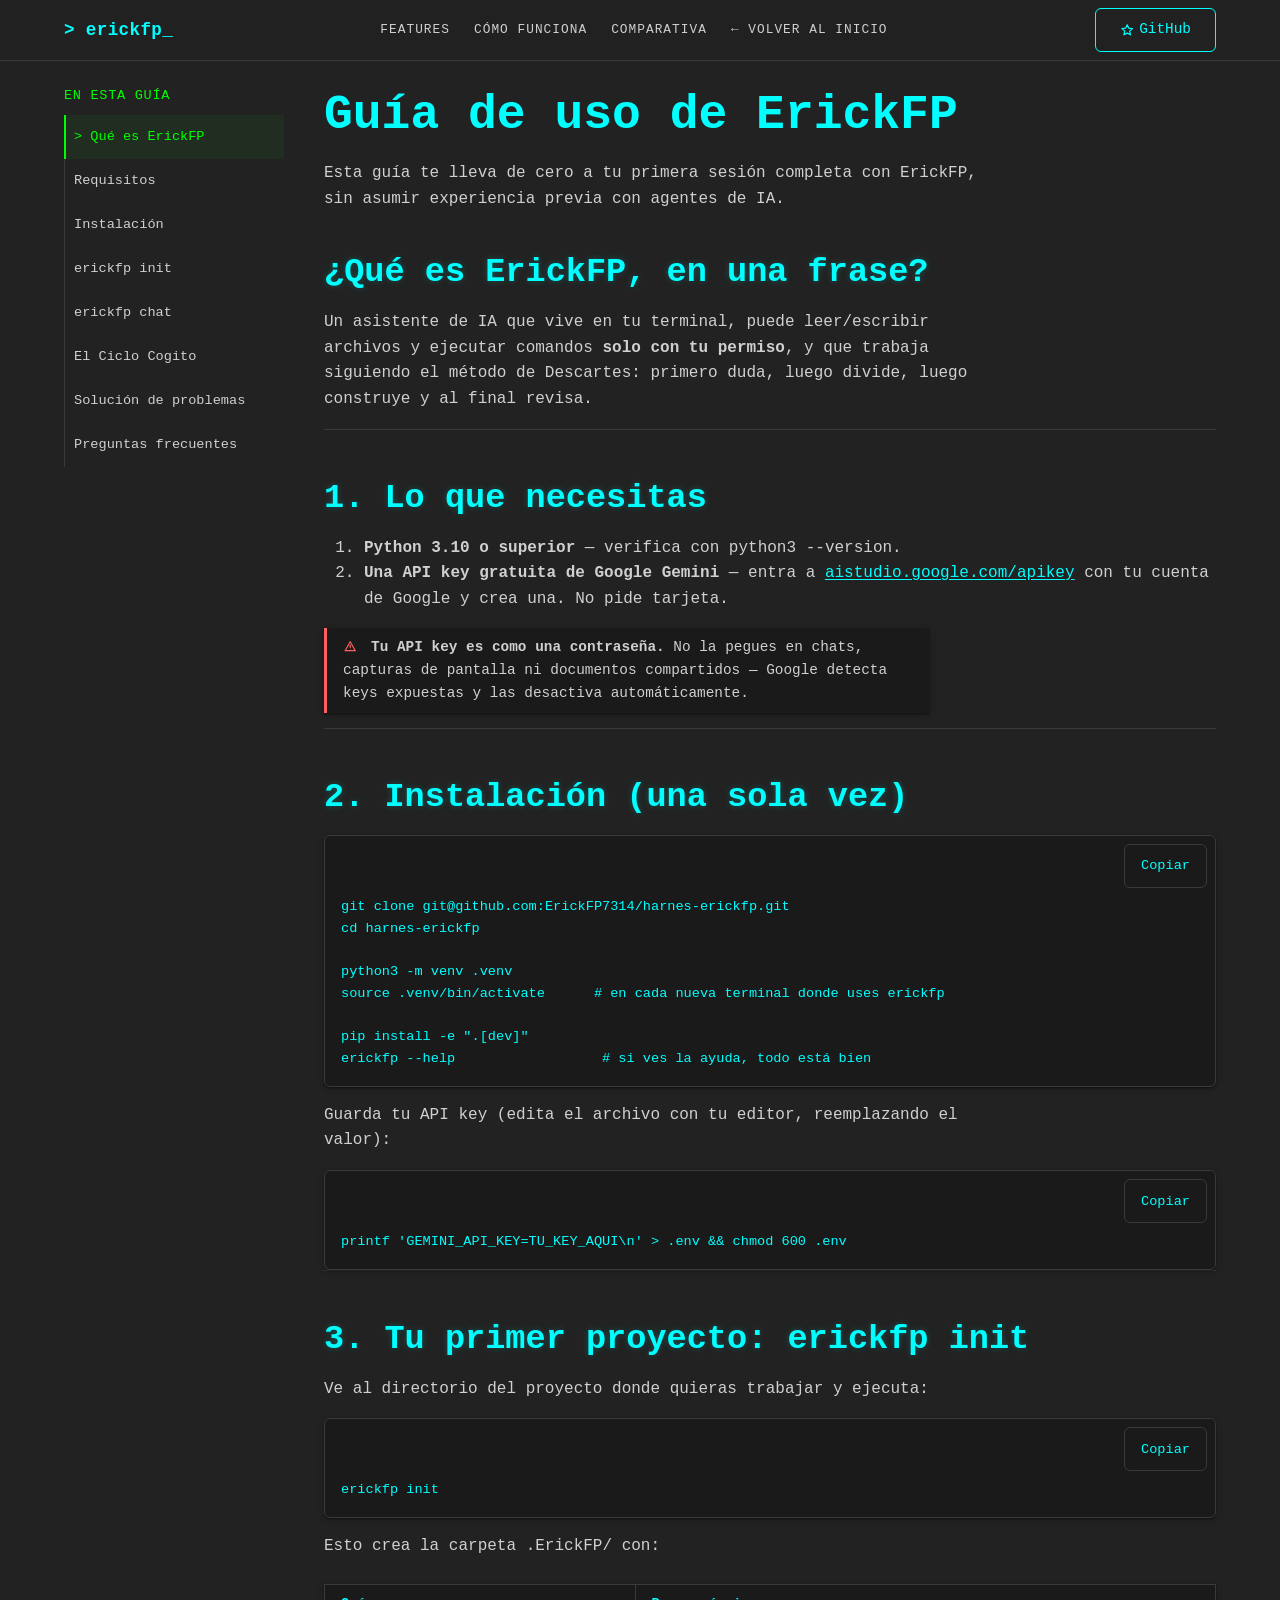
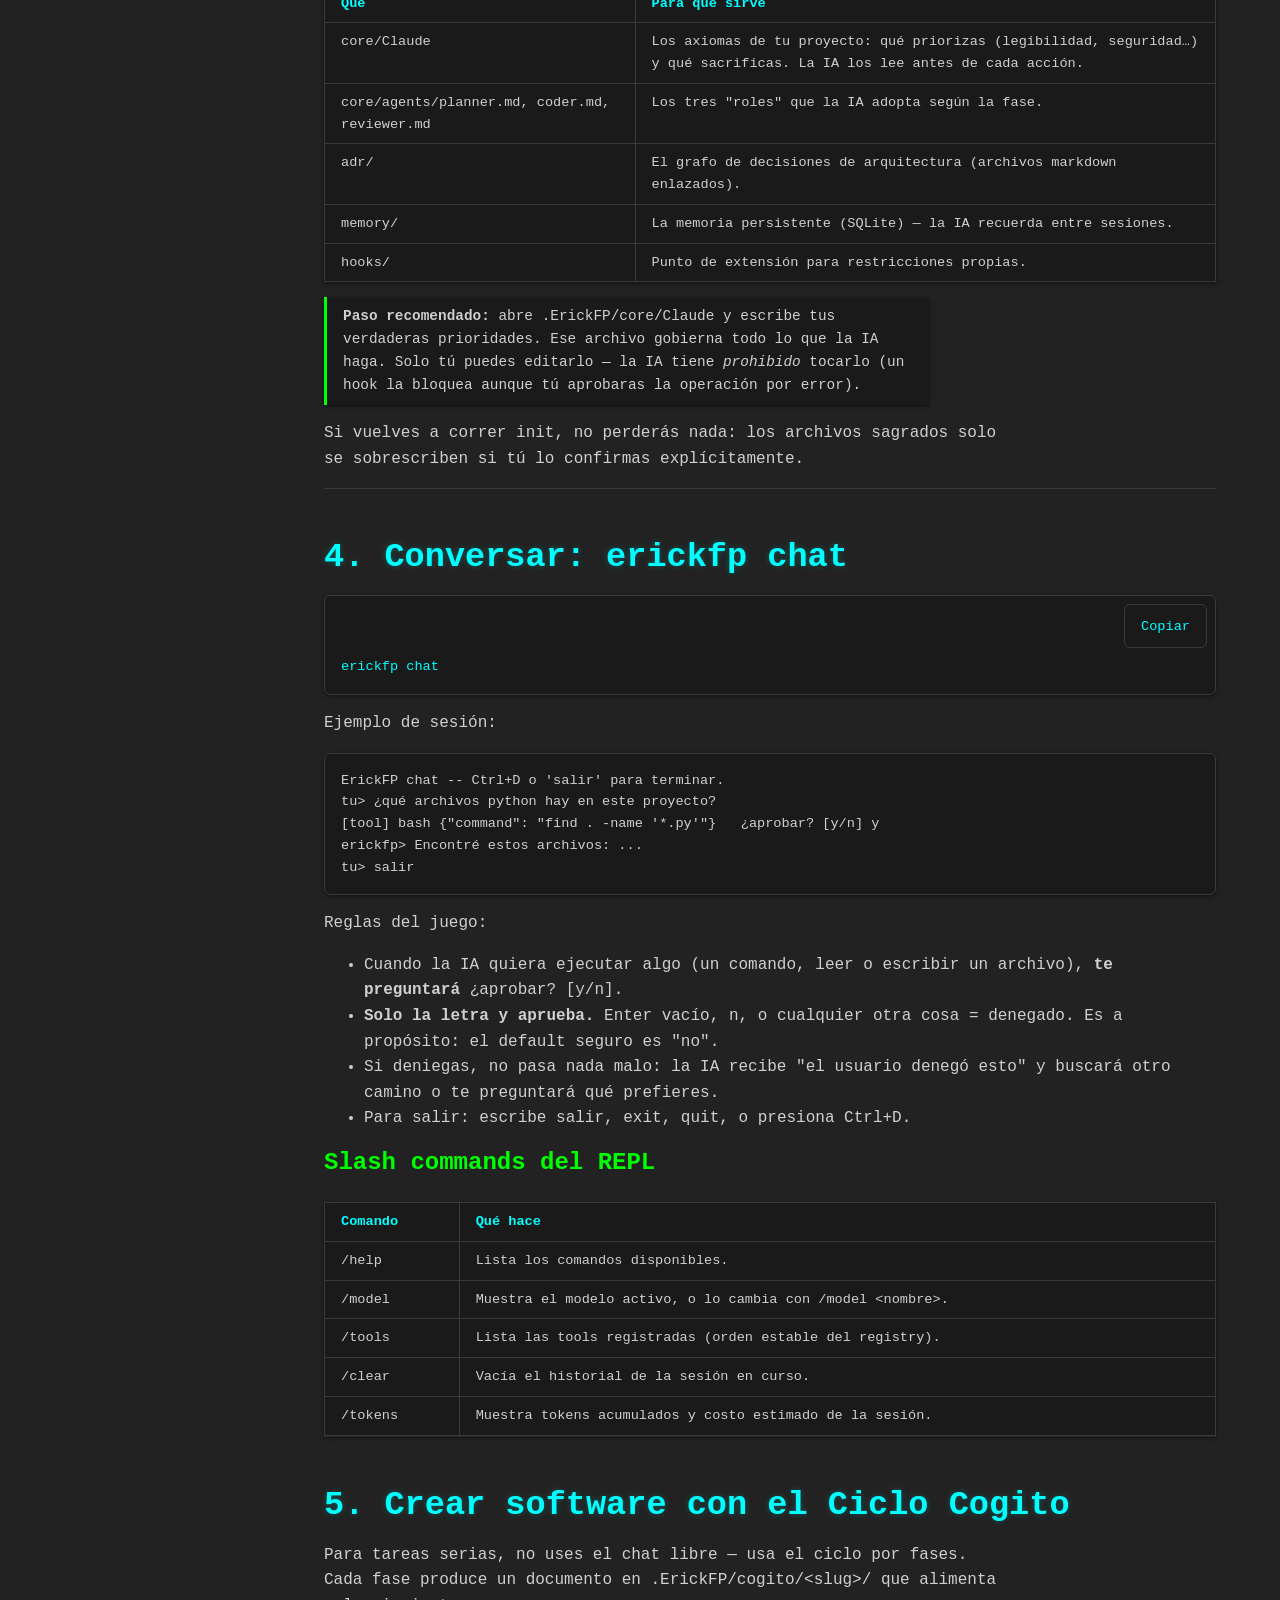
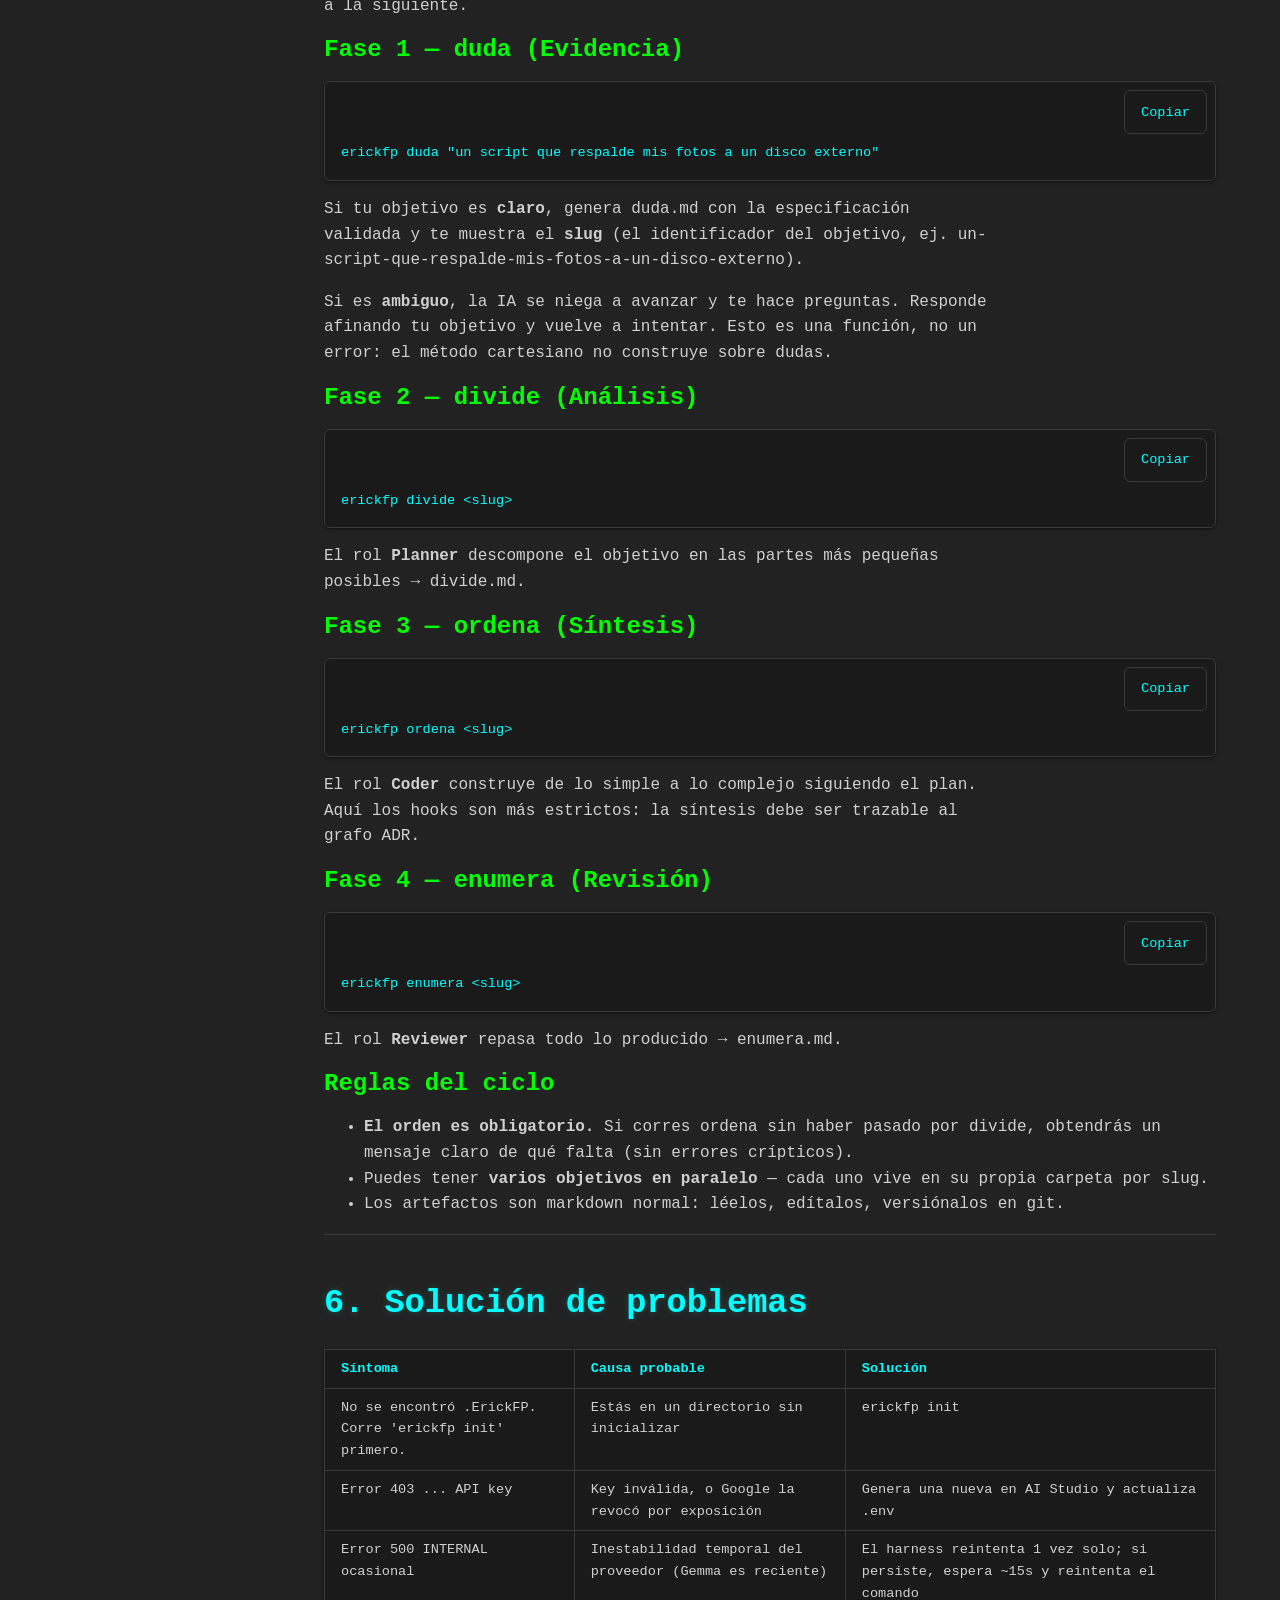
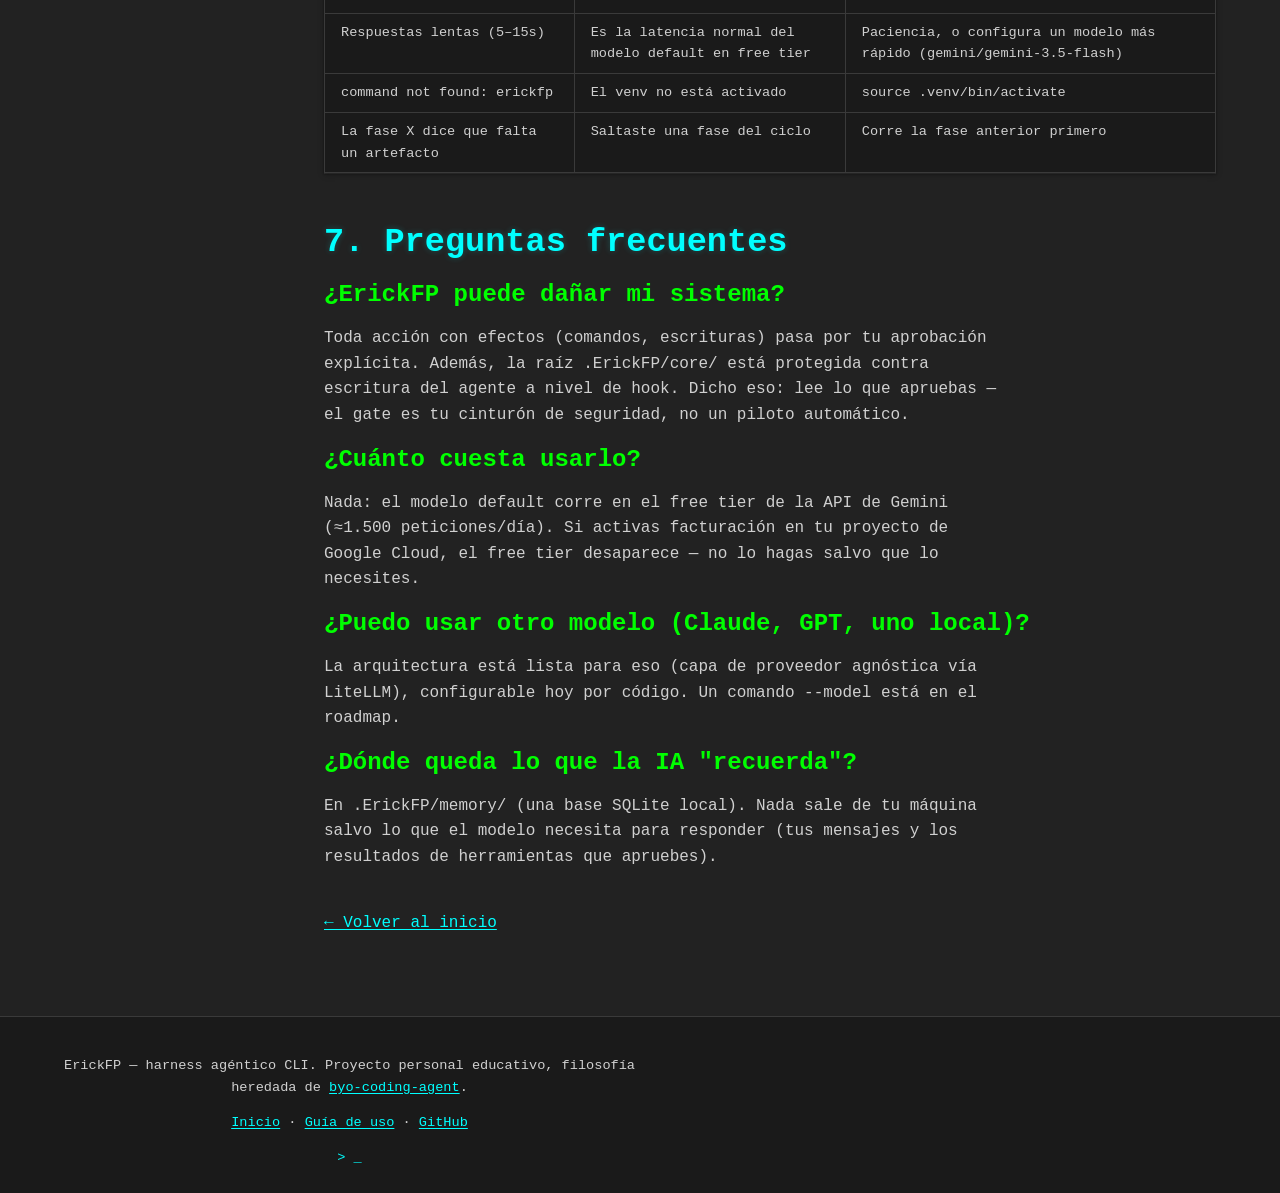
==== commit b5383473: "landing-webpage: mejora visual + cierre de WARNINGs/SUGGESTIONs - Emojis -> iconos SVG inline (sprit" ====
--- a/WebPage/guia.html
+++ b/WebPage/guia.html
@@ -5,17 +5,46 @@
 <meta name="viewport" content="width=device-width, initial-scale=1">
 <title>Guía de uso — ErickFP</title>
 <meta name="description" content="Guía de uso de ErickFP: qué es, requisitos, instalación, erickfp init, erickfp chat y el Ciclo Cogito completo (duda, divide, ordena, enumera).">
+<meta property="og:type" content="website">
+<meta property="og:title" content="Guía de uso — ErickFP">
+<meta property="og:description" content="De cero a tu primera sesión completa con ErickFP: requisitos, instalación, erickfp init, erickfp chat y el Ciclo Cogito (duda, divide, ordena, enumera).">
+<meta property="og:url" content="https://erickfp7314.github.io/harnes-erickfp/guia.html">
+<meta property="og:image" content="https://erickfp7314.github.io/harnes-erickfp/assets/img/og-image.png">
+<meta property="og:image:width" content="1200">
+<meta property="og:image:height" content="630">
+<meta name="twitter:card" content="summary_large_image">
+<meta name="twitter:title" content="Guía de uso — ErickFP">
+<meta name="twitter:description" content="De cero a tu primera sesión completa con ErickFP: requisitos, instalación, erickfp init, erickfp chat y el Ciclo Cogito (duda, divide, ordena, enumera).">
+<meta name="twitter:image" content="https://erickfp7314.github.io/harnes-erickfp/assets/img/og-image.png">
 <link rel="icon" href="assets/img/favicon.svg" type="image/svg+xml">
 <link rel="stylesheet" href="assets/css/theme.css">
 <link rel="stylesheet" href="assets/css/guia.css">
 </head>
 <body>
+<svg aria-hidden="true" focusable="false" style="position:absolute;width:0;height:0;overflow:hidden">
+  <defs>
+    <symbol id="icon-menu" viewBox="0 0 24 24" fill="none" stroke="currentColor" stroke-width="2" stroke-linecap="round" stroke-linejoin="round">
+      <path d="M3 6h18M3 12h18M3 18h18"/>
+    </symbol>
+    <symbol id="icon-star" viewBox="0 0 24 24" fill="none" stroke="currentColor" stroke-width="2" stroke-linecap="round" stroke-linejoin="round">
+      <path d="M12 3l2.6 5.7 6.2.6-4.7 4.2 1.4 6.2L12 16.9l-5.5 2.8 1.4-6.2-4.7-4.2 6.2-.6z"/>
+    </symbol>
+    <symbol id="icon-alert" viewBox="0 0 24 24" fill="none" stroke="currentColor" stroke-width="2" stroke-linecap="round" stroke-linejoin="round">
+      <path d="M12 4.5l8.5 15h-17z"/>
+      <line x1="12" y1="10.5" x2="12" y2="14"/>
+      <circle cx="12" cy="16.8" r="0.75" fill="currentColor" stroke="none"/>
+    </symbol>
+  </defs>
+</svg>
+
 <a class="skip-link" href="#main">Saltar al contenido</a>
 
 <header class="site-header">
   <nav class="nav container" aria-label="Navegación principal">
     <a href="index.html" class="logo"><span aria-hidden="true">&gt; </span>erickfp<span class="cursor-caret">_</span></a>
-    <button class="nav-toggle" id="nav-toggle" aria-expanded="false" aria-controls="nav-links" aria-label="Abrir menú">☰</button>
+    <button class="nav-toggle" id="nav-toggle" aria-expanded="false" aria-controls="nav-links" aria-label="Abrir menú">
+      <svg class="icon" aria-hidden="true" focusable="false"><use href="#icon-menu"/></svg>
+    </button>
     <ul class="nav-links" id="nav-links">
       <li><a href="index.html#features">Features</a></li>
       <li><a href="index.html#ciclo">Cómo funciona</a></li>
@@ -23,7 +52,7 @@
       <li><a href="index.html">← Volver al inicio</a></li>
     </ul>
     <a class="btn btn-github" href="https://github.com/ErickFP7314/harnes-erickfp" target="_blank" rel="noopener noreferrer">
-      <span aria-hidden="true">★</span> GitHub
+      <svg class="icon icon-inline" aria-hidden="true" focusable="false"><use href="#icon-star"/></svg> GitHub
     </a>
   </nav>
 </header>
@@ -72,7 +101,7 @@
         </li>
       </ol>
       <p class="callout callout-warning">
-        <span aria-hidden="true">[!]</span> <strong>Tu API key es como una contraseña.</strong> No la pegues en chats, capturas de pantalla ni
+        <svg class="icon icon-danger icon-inline" aria-hidden="true" focusable="false"><use href="#icon-alert"/></svg> <strong>Tu API key es como una contraseña.</strong> No la pegues en chats, capturas de pantalla ni
         documentos compartidos — Google detecta keys expuestas y las desactiva automáticamente.
       </p>
     </section>
@@ -306,7 +335,9 @@
 
 <footer class="site-footer">
   <div class="container footer-inner">
-    <p>ErickFP — harness agéntico CLI. Proyecto personal educativo.</p>
+    <p>ErickFP — harness agéntico CLI. Proyecto personal educativo, filosofía heredada de
+      <a href="https://github.com/betta-tech/byo-coding-agent" target="_blank" rel="noopener noreferrer">byo-coding-agent</a>.
+    </p>
     <p class="footer-links">
       <a href="index.html">Inicio</a> ·
       <a href="guia.html">Guía de uso</a> ·
--- a/WebPage/assets/css/theme.css
+++ b/WebPage/assets/css/theme.css
@@ -78,6 +78,13 @@
    * pequenos -- nunca en parrafos largos, spec web-theme-terminal). --- */
   --glow-cyan: 0 0 10px rgba(0, 255, 255, 0.45);
   --glow-green: 0 0 10px rgba(0, 255, 0, 0.4);
+  --glow-cyan-soft: 0 0 6px rgba(0, 255, 255, 0.22);
+
+  /* --- Sombras en capas (profundidad sutil, D-visual): resting/hover para
+   * cards y paneles. Nunca sustituyen al borde -- se combinan con
+   * border-color/glow existentes, nunca con width/height/padding. --- */
+  --shadow-sm: 0 1px 2px rgba(0, 0, 0, 0.35), 0 2px 6px rgba(0, 0, 0, 0.25);
+  --shadow-md: 0 6px 18px rgba(0, 0, 0, 0.4);
 }
 
 *,
@@ -131,6 +138,7 @@
 
 h2 {
   font-size: clamp(1.4rem, 3vw, 2.1rem);
+  text-shadow: var(--glow-cyan-soft);
 }
 
 h3 {
@@ -206,6 +214,29 @@
 .skip-link:focus {
   left: var(--space-2);
   top: var(--space-2);
+}
+
+/* ---------- Iconos SVG inline (sprite via <use>, D6: reemplaza emojis) ---
+ * Todos los iconos usan stroke="currentColor" -- heredan el color del
+ * elemento contenedor, cero paleta nueva. Tamano relativo a la fuente. */
+.icon {
+  width: 1em;
+  height: 1em;
+  display: inline-block;
+  vertical-align: -0.15em;
+  flex-shrink: 0;
+}
+
+.icon-danger {
+  color: var(--accent-danger);
+}
+
+/* Separacion del icono cuando precede a texto visible en linea (el
+ * whitespace del markup no basta: el glyph del icono llega casi al borde
+ * de su viewBox de 24x24). No se usa en iconos solos (nav-toggle) para no
+ * descentrarlos. */
+.icon-inline {
+  margin-right: 0.35em;
 }
 
 /* --- Botones de copiado reutilizados en landing y guia --- */
@@ -364,7 +395,8 @@
     background-color 0.2s ease,
     color 0.2s ease,
     border-color 0.2s ease,
-    box-shadow 0.2s ease;
+    box-shadow 0.2s ease,
+    transform 0.2s ease;
   background: transparent;
 }
 
@@ -373,6 +405,14 @@
   background: var(--accent-primary);
   color: var(--bg-base);
   box-shadow: var(--glow-cyan);
+  transform: translateY(-1px);
+}
+
+@media (prefers-reduced-motion: reduce) {
+  .btn:hover,
+  .btn:focus-visible {
+    transform: none;
+  }
 }
 
 /* Primario (pista Stitch C1): fondo cyan solido, texto oscuro, uppercase */
@@ -421,6 +461,7 @@
    * espacio para que .copy-btn no tape la primera linea de codigo. */
   padding: 3.75rem var(--space-3) var(--space-3);
   overflow-x: auto;
+  box-shadow: var(--shadow-sm);
 }
 
 .snippet pre {
@@ -446,6 +487,7 @@
    * medía 4.44:1 -- por debajo del minimo WCAG 4.5:1. Sobre bg-inset
    * (#1A1A1A) el mismo texto muted sube a ~5.38:1. */
   background: var(--bg-inset);
+  box-shadow: var(--shadow-sm);
 }
 
 .table-wrapper table {
@@ -468,12 +510,21 @@
   background: var(--bg-inset);
 }
 
+.table-wrapper tbody tr {
+  transition: background-color 0.2s ease;
+}
+
+.table-wrapper tbody tr:hover {
+  background-color: rgba(0, 255, 255, 0.05);
+}
+
 /* ---------- Callouts ---------- */
 .callout {
   background: var(--bg-inset);
   border-left: 3px solid var(--accent-secondary);
   padding: var(--space-2) var(--space-3);
   font-size: 0.9rem;
+  box-shadow: var(--shadow-sm);
 }
 
 .callout-warning {
@@ -505,6 +556,21 @@
   margin: var(--space-2) 0 0;
   color: var(--accent-primary);
   font-size: 0.85rem;
+}
+
+/* ---------- Responsive nav (tablet): el nav en una sola fila ya iba muy
+ * ajustado a 768px (limite exacto); los iconos SVG (D6) sumaron unos px
+ * de mas y provocaban overflow horizontal. Reduce gaps sin tocar
+ * width/padding de ningun item individual (sin layout-shift de contenido,
+ * solo menos aire entre items). ---------- */
+@media (max-width: 860px) {
+  .nav {
+    gap: var(--space-2);
+  }
+
+  .nav-links {
+    gap: var(--space-3);
+  }
 }
 
 /* ---------- Responsive nav (mobile) ---------- */
@@ -529,7 +595,7 @@
     display: inline-block;
   }
 
-  .btn-github span {
+  .btn-github .icon {
     display: none;
   }
 }
--- a/WebPage/assets/css/guia.css
+++ b/WebPage/assets/css/guia.css
@@ -43,13 +43,14 @@
   padding: var(--space-2);
   border-left: 2px solid transparent;
   margin-left: -1px;
-  transition: color 0.2s ease, border-color 0.2s ease;
+  transition: color 0.2s ease, border-color 0.2s ease, background-color 0.2s ease;
 }
 
 .guia-sidebar li a:hover,
 .guia-sidebar li a[data-active="true"] {
   color: var(--accent-secondary);
   border-left-color: var(--accent-secondary);
+  background-color: rgba(0, 255, 0, 0.05);
 }
 
 .guia-content {
@@ -76,6 +77,7 @@
   font-size: 0.85rem;
   overflow-x: auto;
   white-space: pre;
+  box-shadow: var(--shadow-sm);
 }
 
 .back-home {
